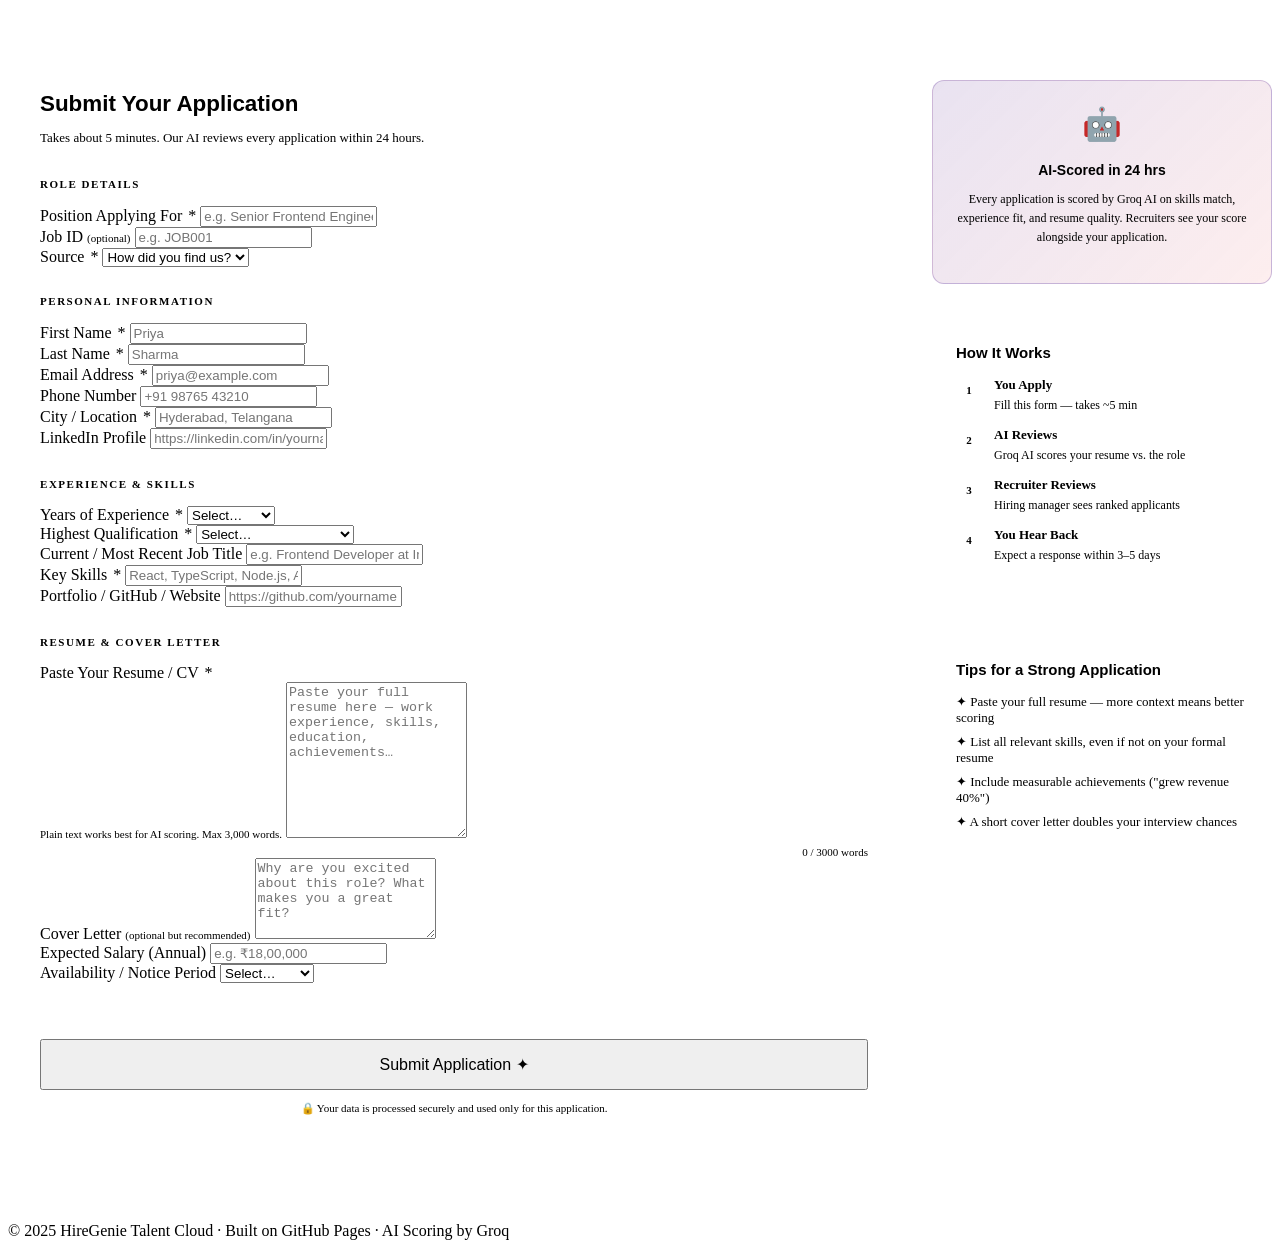
==== apply.html @ d3900082 "Add files via upload Add hireginie frontend" ====
<!DOCTYPE html>
<html lang="en">
<head>
  <meta charset="UTF-8"/>
  <meta name="viewport" content="width=device-width, initial-scale=1.0"/>
  <title>Apply — HireGenie Talent Cloud</title>
  <meta name="description" content="Submit your application. Our AI scores your resume instantly."/>
  <link rel="stylesheet" href="css/style.css"/>
  <style>
    .apply-layout {
      display: grid;
      grid-template-columns: 1fr 340px;
      gap: 2rem;
      align-items: start;
      padding: 2rem 0 4rem;
    }

    @media (max-width: 860px) {
      .apply-layout { grid-template-columns: 1fr; }
      .apply-sidebar { order: -1; }
    }

    .apply-form-card {
      background: var(--dark-card);
      border: 1px solid var(--border);
      border-radius: 16px;
      padding: 2rem;
    }

    .apply-form-card h2 {
      font-family: 'Space Grotesk', sans-serif;
      font-size: 1.4rem;
      font-weight: 700;
      margin-bottom: 0.3rem;
    }

    .apply-form-card .subtitle {
      font-size: 13px;
      color: var(--text-muted);
      margin-bottom: 2rem;
    }

    .section-label {
      font-size: 11px;
      letter-spacing: 0.14em;
      text-transform: uppercase;
      color: var(--orange);
      font-weight: 600;
      margin: 1.8rem 0 1rem;
      display: flex;
      align-items: center;
      gap: 8px;
    }
    .section-label::after {
      content: '';
      flex: 1;
      height: 1px;
      background: var(--border);
    }

    /* Sidebar */
    .apply-sidebar {
      position: sticky;
      top: 80px;
    }

    .info-card {
      background: var(--dark-card);
      border: 1px solid var(--border);
      border-radius: 12px;
      padding: 1.5rem;
      margin-bottom: 1rem;
    }

    .info-card h4 {
      font-family: 'Space Grotesk', sans-serif;
      font-size: 15px;
      font-weight: 600;
      margin-bottom: 1rem;
    }

    .how-step {
      display: flex;
      gap: 12px;
      margin-bottom: 14px;
      align-items: flex-start;
    }

    .step-num {
      width: 26px; height: 26px;
      border-radius: 50%;
      background: var(--gradient-h);
      display: flex; align-items: center; justify-content: center;
      font-size: 11px;
      font-weight: 700;
      flex-shrink: 0;
    }

    .step-text strong { display: block; font-size: 13px; margin-bottom: 2px; }
    .step-text span { font-size: 12px; color: var(--text-muted); }

    .ai-badge-card {
      background: linear-gradient(135deg, rgba(107,63,160,0.15), rgba(232,39,42,0.08));
      border: 1px solid rgba(107,63,160,0.3);
      border-radius: 12px;
      padding: 1.5rem;
      text-align: center;
    }

    .ai-badge-card .ai-icon { font-size: 2rem; margin-bottom: 8px; }
    .ai-badge-card h4 { font-family: 'Space Grotesk', sans-serif; font-size: 14px; font-weight: 700; margin-bottom: 6px; }
    .ai-badge-card p { font-size: 12px; color: var(--text-muted); line-height: 1.6; }

    /* Submit area */
    .submit-area {
      margin-top: 2rem;
      padding-top: 1.5rem;
      border-top: 1px solid var(--border);
    }

    .submit-btn {
      width: 100%;
      justify-content: center;
      padding: 14px;
      font-size: 16px;
    }

    .privacy-note {
      text-align: center;
      font-size: 11px;
      color: var(--text-muted);
      margin-top: 12px;
    }

    /* Success state */
    .success-screen {
      display: none;
      text-align: center;
      padding: 3rem 2rem;
    }
    .success-screen .big-icon { font-size: 4rem; margin-bottom: 1.5rem; }
    .success-screen h2 {
      font-family: 'Space Grotesk', sans-serif;
      font-size: 1.8rem;
      font-weight: 700;
      margin-bottom: 0.8rem;
    }
    .success-screen p { color: var(--text-muted); font-size: 15px; max-width: 380px; margin: 0 auto 2rem; }

    input[type="file"] {
      width: 100%;
      background: rgba(255,255,255,0.04);
      border: 1px dashed var(--border);
      border-radius: 8px;
      padding: 20px;
      color: var(--text-muted);
      font-size: 13px;
      cursor: pointer;
      text-align: center;
      transition: border-color 0.2s;
    }
    input[type="file"]:hover { border-color: var(--purple); }

    .char-count {
      font-size: 11px;
      color: var(--text-muted);
      text-align: right;
      margin-top: 4px;
    }

    .required-star { color: var(--red); margin-left: 2px; }
  </style>
</head>
<body>

<nav></nav>

<div class="container">
  <div class="apply-layout">

    <!-- Form -->
    <div>
      <div class="apply-form-card">
        <h2>Submit Your Application</h2>
        <p class="subtitle">Takes about 5 minutes. Our AI reviews every application within 24 hours.</p>

        <!-- Success screen (hidden until submit) -->
        <div class="success-screen" id="successScreen">
          <div class="big-icon">🎉</div>
          <h2>Application Received!</h2>
          <p>Your application is in the queue. Our AI will score your resume and hiring managers will be in touch shortly.</p>
          <a href="index.html" class="btn btn-primary btn-lg">Browse More Roles →</a>
        </div>

        <form id="applyForm" novalidate>

          <!-- Role -->
          <div class="section-label">Role Details</div>

          <div class="form-group">
            <label>Position Applying For <span class="required-star">*</span></label>
            <input type="text" name="jobTitle" id="jobTitle" required placeholder="e.g. Senior Frontend Engineer"/>
          </div>

          <div class="grid-2">
            <div class="form-group">
              <label>Job ID <span style="font-size:11px;color:var(--text-muted)">(optional)</span></label>
              <input type="text" name="jobId" id="jobId" placeholder="e.g. JOB001"/>
            </div>
            <div class="form-group">
              <label>Source <span class="required-star">*</span></label>
              <select name="source" required>
                <option value="">How did you find us?</option>
                <option>HireGenie Job Board</option>
                <option>LinkedIn</option>
                <option>Referral</option>
                <option>Company Website</option>
                <option>Other</option>
              </select>
            </div>
          </div>

          <!-- Personal -->
          <div class="section-label">Personal Information</div>

          <div class="grid-2">
            <div class="form-group">
              <label>First Name <span class="required-star">*</span></label>
              <input type="text" name="firstName" required placeholder="Priya"/>
            </div>
            <div class="form-group">
              <label>Last Name <span class="required-star">*</span></label>
              <input type="text" name="lastName" required placeholder="Sharma"/>
            </div>
          </div>

          <div class="grid-2">
            <div class="form-group">
              <label>Email Address <span class="required-star">*</span></label>
              <input type="email" name="email" required placeholder="priya@example.com"/>
            </div>
            <div class="form-group">
              <label>Phone Number</label>
              <input type="tel" name="phone" placeholder="+91 98765 43210"/>
            </div>
          </div>

          <div class="grid-2">
            <div class="form-group">
              <label>City / Location <span class="required-star">*</span></label>
              <input type="text" name="location" required placeholder="Hyderabad, Telangana"/>
            </div>
            <div class="form-group">
              <label>LinkedIn Profile</label>
              <input type="url" name="linkedin" placeholder="https://linkedin.com/in/yourname"/>
            </div>
          </div>

          <!-- Experience -->
          <div class="section-label">Experience & Skills</div>

          <div class="grid-2">
            <div class="form-group">
              <label>Years of Experience <span class="required-star">*</span></label>
              <select name="experience" required>
                <option value="">Select…</option>
                <option>0–1 years</option>
                <option>1–3 years</option>
                <option>3–5 years</option>
                <option>5–8 years</option>
                <option>8–12 years</option>
                <option>12+ years</option>
              </select>
            </div>
            <div class="form-group">
              <label>Highest Qualification <span class="required-star">*</span></label>
              <select name="education" required>
                <option value="">Select…</option>
                <option>High School</option>
                <option>Diploma</option>
                <option>Bachelor's Degree</option>
                <option>Master's Degree</option>
                <option>MBA</option>
                <option>PhD</option>
                <option>Self-taught / Bootcamp</option>
              </select>
            </div>
          </div>

          <div class="form-group">
            <label>Current / Most Recent Job Title</label>
            <input type="text" name="currentTitle" placeholder="e.g. Frontend Developer at Infosys"/>
          </div>

          <div class="form-group">
            <label>Key Skills <span class="required-star">*</span></label>
            <input type="text" name="skills" required placeholder="React, TypeScript, Node.js, AWS, Figma…"/>
          </div>

          <div class="form-group">
            <label>Portfolio / GitHub / Website</label>
            <input type="url" name="portfolio" placeholder="https://github.com/yourname"/>
          </div>

          <!-- Resume & Cover -->
          <div class="section-label">Resume & Cover Letter</div>

          <div class="form-group">
            <label>Paste Your Resume / CV <span class="required-star">*</span><br/>
              <span style="font-size:11px;color:var(--text-muted)">Plain text works best for AI scoring. Max 3,000 words.</span>
            </label>
            <textarea name="resumeText" id="resumeText" rows="10" required
              placeholder="Paste your full resume here — work experience, skills, education, achievements…"></textarea>
            <div class="char-count" id="charCount">0 / 3000 words</div>
          </div>

          <div class="form-group">
            <label>Cover Letter <span style="font-size:11px;color:var(--text-muted)">(optional but recommended)</span></label>
            <textarea name="coverLetter" rows="5"
              placeholder="Why are you excited about this role? What makes you a great fit?"></textarea>
          </div>

          <div class="grid-2">
            <div class="form-group">
              <label>Expected Salary (Annual)</label>
              <input type="text" name="expectedSalary" placeholder="e.g. ₹18,00,000"/>
            </div>
            <div class="form-group">
              <label>Availability / Notice Period</label>
              <select name="availability">
                <option value="">Select…</option>
                <option>Immediately</option>
                <option>2 weeks</option>
                <option>1 month</option>
                <option>2 months</option>
                <option>3 months</option>
              </select>
            </div>
          </div>

          <div class="submit-area">
            <button type="submit" class="btn btn-primary submit-btn" id="submitBtn">
              Submit Application ✦
            </button>
            <p class="privacy-note">🔒 Your data is processed securely and used only for this application.</p>
          </div>

        </form>
      </div>
    </div>

    <!-- Sidebar -->
    <div class="apply-sidebar">
      <div class="ai-badge-card" style="margin-bottom:1rem;">
        <div class="ai-icon">🤖</div>
        <h4>AI-Scored in 24 hrs</h4>
        <p>Every application is scored by Groq AI on skills match, experience fit, and resume quality. Recruiters see your score alongside your application.</p>
      </div>

      <div class="info-card">
        <h4>How It Works</h4>
        <div class="how-step">
          <div class="step-num">1</div>
          <div class="step-text">
            <strong>You Apply</strong>
            <span>Fill this form — takes ~5 min</span>
          </div>
        </div>
        <div class="how-step">
          <div class="step-num">2</div>
          <div class="step-text">
            <strong>AI Reviews</strong>
            <span>Groq AI scores your resume vs. the role</span>
          </div>
        </div>
        <div class="how-step">
          <div class="step-num">3</div>
          <div class="step-text">
            <strong>Recruiter Reviews</strong>
            <span>Hiring manager sees ranked applicants</span>
          </div>
        </div>
        <div class="how-step">
          <div class="step-num">4</div>
          <div class="step-text">
            <strong>You Hear Back</strong>
            <span>Expect a response within 3–5 days</span>
          </div>
        </div>
      </div>

      <div class="info-card">
        <h4>Tips for a Strong Application</h4>
        <ul style="list-style:none;padding:0;">
          <li style="font-size:13px;color:var(--text-muted);margin-bottom:8px;">✦ Paste your full resume — more context means better scoring</li>
          <li style="font-size:13px;color:var(--text-muted);margin-bottom:8px;">✦ List all relevant skills, even if not on your formal resume</li>
          <li style="font-size:13px;color:var(--text-muted);margin-bottom:8px;">✦ Include measurable achievements ("grew revenue 40%")</li>
          <li style="font-size:13px;color:var(--text-muted);">✦ A short cover letter doubles your interview chances</li>
        </ul>
      </div>
    </div>

  </div>
</div>

<footer>
  © 2025 HireGenie Talent Cloud · Built on GitHub Pages · AI Scoring by Groq
</footer>

<script src="js/shared.js"></script>
<script>
  // ── CONFIG ── Paste your Make.com webhook URL here ──
  const WEBHOOK_URL = 'YOUR_MAKE_WEBHOOK_URL';
  // Example: https://hook.eu1.make.com/abcdef1234567890

  buildNav('apply');

  // Pre-fill job from URL params
  const params = new URLSearchParams(window.location.search);
  if (params.get('job')) {
    document.getElementById('jobTitle').value = decodeURIComponent(params.get('job'));
  }
  if (params.get('id')) {
    document.getElementById('jobId').value = decodeURIComponent(params.get('id'));
  }

  // Word count on resume textarea
  const resumeTA = document.getElementById('resumeText');
  const charCount = document.getElementById('charCount');
  resumeTA.addEventListener('input', () => {
    const words = resumeTA.value.trim().split(/\s+/).filter(Boolean).length;
    charCount.textContent = `${words.toLocaleString()} / 3,000 words`;
    charCount.style.color = words > 3000 ? 'var(--red)' : 'var(--text-muted)';
  });

  // Form submit
  document.getElementById('applyForm').addEventListener('submit', async (e) => {
    e.preventDefault();

    const form = e.target;
    const btn  = document.getElementById('submitBtn');

    // Basic validation
    const required = form.querySelectorAll('[required]');
    let valid = true;
    required.forEach(el => {
      el.style.borderColor = '';
      if (!el.value.trim()) {
        el.style.borderColor = 'var(--red)';
        valid = false;
      }
    });

    if (!valid) {
      showToast('Please fill in all required fields.', 'error');
      form.querySelector('[required]:invalid, [required][style*="red"]')?.scrollIntoView({ behavior: 'smooth', block: 'center' });
      return;
    }

    // Collect data
    const data = Object.fromEntries(new FormData(form));
    data.submittedAt = new Date().toISOString();
    data.source = data.source || 'HireGenie Job Board';

    // Loading state
    btn.innerHTML = `<span class="spinner"></span> Submitting…`;
    btn.disabled = true;

    if (WEBHOOK_URL === 'YOUR_MAKE_WEBHOOK_URL') {
      // Demo mode — simulate success
      await new Promise(r => setTimeout(r, 1800));
      showSuccess();
      return;
    }

    try {
      const res = await fetch(WEBHOOK_URL, {
        method: 'POST',
        headers: { 'Content-Type': 'application/json' },
        body: JSON.stringify(data),
      });

      if (!res.ok) throw new Error(`HTTP ${res.status}`);
      showSuccess();
    } catch (err) {
      btn.innerHTML = 'Submit Application ✦';
      btn.disabled = false;
      showToast('Submission failed. Please try again or email us directly.', 'error');
      console.error(err);
    }
  });

  function showSuccess() {
    document.getElementById('applyForm').style.display = 'none';
    const s = document.getElementById('successScreen');
    s.style.display = 'block';
    window.scrollTo({ top: 0, behavior: 'smooth' });
  }
</script>
</body>
</html>
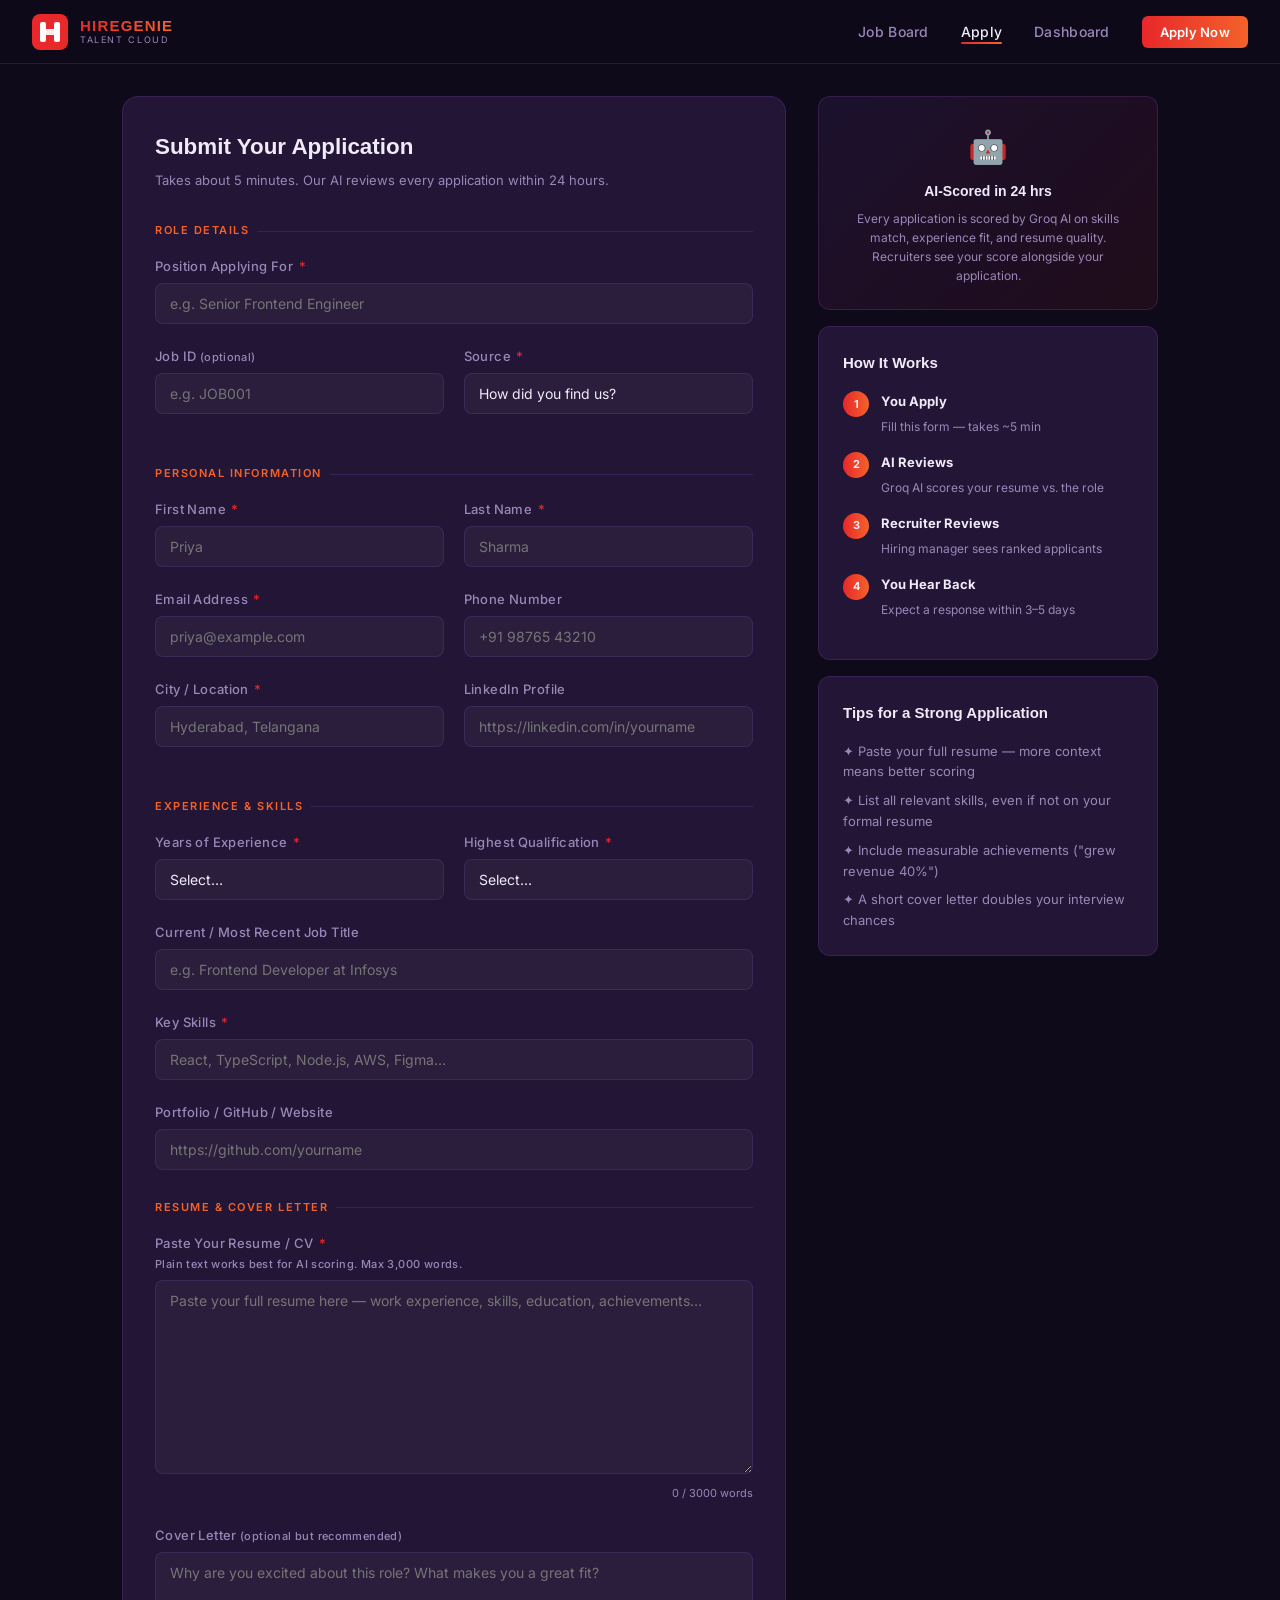
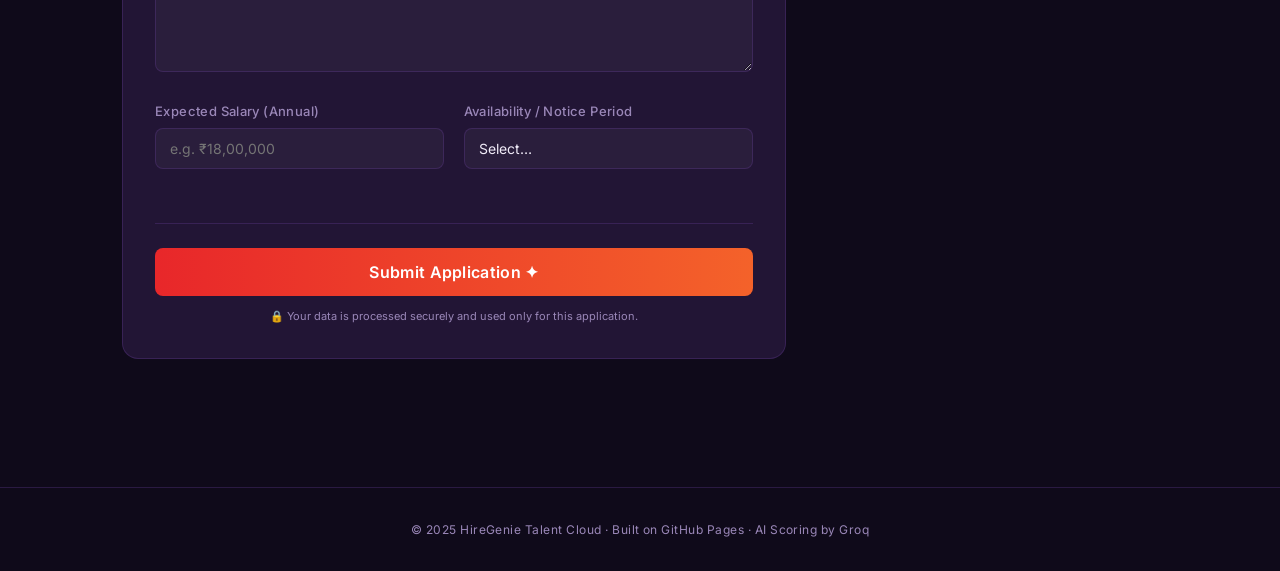
==== commit 42b81866: "Add files via upload" ====
--- a/apply.html
+++ b/apply.html
@@ -5,7 +5,7 @@
   <meta name="viewport" content="width=device-width, initial-scale=1.0"/>
   <title>Apply — HireGenie Talent Cloud</title>
   <meta name="description" content="Submit your application. Our AI scores your resume instantly."/>
-  <link rel="stylesheet" href="css/style.css"/>
+  <link rel="stylesheet" href="style.css"/>
   <style>
     .apply-layout {
       display: grid;
@@ -407,7 +407,7 @@
   © 2025 HireGenie Talent Cloud · Built on GitHub Pages · AI Scoring by Groq
 </footer>
 
-<script src="js/shared.js"></script>
+<script src="shared.js"></script>
 <script>
   // ── CONFIG ── Paste your Make.com webhook URL here ──
   const WEBHOOK_URL = 'YOUR_MAKE_WEBHOOK_URL';
--- a/style.css
+++ b/style.css
@@ -0,0 +1,506 @@
+/* HireGenie Talent Cloud — Shared Styles */
+@import url('https://fonts.googleapis.com/css2?family=Space+Grotesk:wght@300;400;500;600;700&family=Inter:wght@300;400;500;600&display=swap');
+
+:root {
+  --red:        #E8272A;
+  --orange:     #F4622A;
+  --purple:     #6B3FA0;
+  --purple-light: #8B5EC7;
+  --dark:       #0F0A1A;
+  --dark-mid:   #1A1028;
+  --dark-card:  #221535;
+  --border:     rgba(107,63,160,0.3);
+  --text:       #F0EBF8;
+  --text-muted: #9A87B8;
+  --gradient:   linear-gradient(135deg, var(--red), var(--orange), var(--purple));
+  --gradient-h: linear-gradient(90deg, var(--red), var(--orange));
+}
+
+*, *::before, *::after { box-sizing: border-box; margin: 0; padding: 0; }
+
+html { scroll-behavior: smooth; }
+
+body {
+  font-family: 'Inter', sans-serif;
+  background: var(--dark);
+  color: var(--text);
+  min-height: 100vh;
+  font-size: 15px;
+  line-height: 1.6;
+  -webkit-font-smoothing: antialiased;
+}
+
+/* NAV */
+nav {
+  position: sticky;
+  top: 0;
+  z-index: 100;
+  background: rgba(15,10,26,0.92);
+  backdrop-filter: blur(16px);
+  border-bottom: 1px solid var(--border);
+  padding: 0 2rem;
+  display: flex;
+  align-items: center;
+  justify-content: space-between;
+  height: 64px;
+}
+
+.nav-brand {
+  display: flex;
+  align-items: center;
+  gap: 12px;
+  text-decoration: none;
+}
+
+.logo-h {
+  width: 36px;
+  height: 36px;
+  flex-shrink: 0;
+}
+
+.brand-text {
+  display: flex;
+  flex-direction: column;
+  line-height: 1.1;
+}
+
+.brand-name {
+  font-family: 'Space Grotesk', sans-serif;
+  font-weight: 700;
+  font-size: 15px;
+  background: var(--gradient-h);
+  -webkit-background-clip: text;
+  -webkit-text-fill-color: transparent;
+  background-clip: text;
+  letter-spacing: 0.08em;
+}
+
+.brand-sub {
+  font-size: 9px;
+  letter-spacing: 0.18em;
+  color: var(--text-muted);
+  text-transform: uppercase;
+}
+
+.nav-links {
+  display: flex;
+  align-items: center;
+  gap: 2rem;
+  list-style: none;
+}
+
+.nav-links a {
+  text-decoration: none;
+  color: var(--text-muted);
+  font-size: 14px;
+  font-weight: 500;
+  transition: color 0.2s;
+  letter-spacing: 0.02em;
+}
+
+.nav-links a:hover,
+.nav-links a.active {
+  color: var(--text);
+}
+
+.nav-links a.active {
+  position: relative;
+}
+
+.nav-links a.active::after {
+  content: '';
+  position: absolute;
+  bottom: -4px;
+  left: 0;
+  right: 0;
+  height: 2px;
+  background: var(--gradient-h);
+  border-radius: 2px;
+}
+
+.nav-cta {
+  background: var(--gradient-h);
+  color: white !important;
+  padding: 8px 18px;
+  border-radius: 6px;
+  font-weight: 600 !important;
+  font-size: 13px !important;
+  transition: opacity 0.2s !important;
+}
+.nav-cta:hover { opacity: 0.88; color: white !important; }
+.nav-cta::after { display: none !important; }
+
+/* HERO */
+.hero {
+  padding: 5rem 2rem 3rem;
+  text-align: center;
+  position: relative;
+  overflow: hidden;
+}
+
+.hero::before {
+  content: '';
+  position: absolute;
+  inset: 0;
+  background: radial-gradient(ellipse 80% 60% at 50% 0%, rgba(107,63,160,0.18) 0%, transparent 70%);
+  pointer-events: none;
+}
+
+.hero-eyebrow {
+  display: inline-block;
+  font-size: 11px;
+  letter-spacing: 0.2em;
+  text-transform: uppercase;
+  color: var(--orange);
+  font-weight: 600;
+  margin-bottom: 1.2rem;
+  border: 1px solid rgba(244,98,42,0.3);
+  padding: 4px 14px;
+  border-radius: 20px;
+}
+
+.hero h1 {
+  font-family: 'Space Grotesk', sans-serif;
+  font-size: clamp(2.2rem, 5vw, 3.8rem);
+  font-weight: 700;
+  line-height: 1.1;
+  margin-bottom: 1.2rem;
+  letter-spacing: -0.02em;
+}
+
+.hero h1 span {
+  background: var(--gradient);
+  -webkit-background-clip: text;
+  -webkit-text-fill-color: transparent;
+  background-clip: text;
+}
+
+.hero-sub {
+  font-size: 1.05rem;
+  color: var(--text-muted);
+  max-width: 520px;
+  margin: 0 auto 2.5rem;
+}
+
+/* CARDS & CONTAINERS */
+.container {
+  max-width: 1100px;
+  margin: 0 auto;
+  padding: 0 2rem;
+}
+
+.section {
+  padding: 3rem 0;
+}
+
+.card {
+  background: var(--dark-card);
+  border: 1px solid var(--border);
+  border-radius: 12px;
+  padding: 1.5rem;
+  transition: border-color 0.2s, transform 0.2s;
+}
+
+.card:hover {
+  border-color: rgba(107,63,160,0.6);
+  transform: translateY(-2px);
+}
+
+/* BADGES */
+.badge {
+  display: inline-block;
+  font-size: 11px;
+  font-weight: 600;
+  padding: 3px 10px;
+  border-radius: 20px;
+  letter-spacing: 0.04em;
+}
+
+.badge-type {
+  background: rgba(107,63,160,0.2);
+  color: var(--purple-light);
+  border: 1px solid rgba(107,63,160,0.3);
+}
+
+.badge-remote {
+  background: rgba(232,39,42,0.12);
+  color: #F87171;
+  border: 1px solid rgba(232,39,42,0.25);
+}
+
+.badge-new {
+  background: rgba(244,98,42,0.15);
+  color: var(--orange);
+  border: 1px solid rgba(244,98,42,0.3);
+}
+
+/* BUTTONS */
+.btn {
+  display: inline-flex;
+  align-items: center;
+  gap: 8px;
+  font-family: 'Inter', sans-serif;
+  font-weight: 600;
+  font-size: 14px;
+  padding: 10px 22px;
+  border-radius: 8px;
+  border: none;
+  cursor: pointer;
+  text-decoration: none;
+  transition: all 0.2s;
+  letter-spacing: 0.02em;
+}
+
+.btn-primary {
+  background: var(--gradient-h);
+  color: white;
+}
+.btn-primary:hover { opacity: 0.88; transform: translateY(-1px); }
+
+.btn-outline {
+  background: transparent;
+  border: 1px solid var(--border);
+  color: var(--text-muted);
+}
+.btn-outline:hover { border-color: var(--purple); color: var(--text); }
+
+.btn-sm { padding: 7px 16px; font-size: 13px; }
+.btn-lg { padding: 14px 32px; font-size: 16px; }
+
+/* FORMS */
+.form-group { margin-bottom: 1.4rem; }
+
+label {
+  display: block;
+  font-size: 13px;
+  font-weight: 500;
+  color: var(--text-muted);
+  margin-bottom: 6px;
+  letter-spacing: 0.03em;
+}
+
+input[type="text"],
+input[type="email"],
+input[type="url"],
+input[type="tel"],
+select,
+textarea {
+  width: 100%;
+  background: rgba(255,255,255,0.04);
+  border: 1px solid var(--border);
+  border-radius: 8px;
+  padding: 11px 14px;
+  color: var(--text);
+  font-family: 'Inter', sans-serif;
+  font-size: 14px;
+  transition: border-color 0.2s, background 0.2s;
+  outline: none;
+  -webkit-appearance: none;
+}
+
+input:focus, select:focus, textarea:focus {
+  border-color: var(--purple);
+  background: rgba(107,63,160,0.06);
+}
+
+select option { background: var(--dark-card); color: var(--text); }
+
+textarea { resize: vertical; min-height: 120px; }
+
+/* GRID */
+.grid-2 { display: grid; grid-template-columns: 1fr 1fr; gap: 1.2rem; }
+.grid-3 { display: grid; grid-template-columns: repeat(3, 1fr); gap: 1.2rem; }
+
+/* STAT PILL */
+.stat-row {
+  display: flex;
+  align-items: center;
+  gap: 1.5rem;
+  flex-wrap: wrap;
+}
+
+.stat {
+  display: flex;
+  flex-direction: column;
+}
+.stat-val {
+  font-family: 'Space Grotesk', sans-serif;
+  font-size: 1.6rem;
+  font-weight: 700;
+  background: var(--gradient-h);
+  -webkit-background-clip: text;
+  -webkit-text-fill-color: transparent;
+  background-clip: text;
+}
+.stat-label { font-size: 11px; color: var(--text-muted); letter-spacing: 0.06em; text-transform: uppercase; }
+
+/* DIVIDER */
+.divider { height: 1px; background: var(--border); margin: 2rem 0; }
+
+/* TOAST */
+.toast {
+  position: fixed;
+  bottom: 2rem;
+  right: 2rem;
+  background: var(--dark-card);
+  border: 1px solid var(--border);
+  border-radius: 10px;
+  padding: 1rem 1.5rem;
+  display: flex;
+  align-items: center;
+  gap: 12px;
+  font-size: 14px;
+  box-shadow: 0 8px 32px rgba(0,0,0,0.4);
+  z-index: 999;
+  transform: translateY(100px);
+  opacity: 0;
+  transition: all 0.35s cubic-bezier(0.34, 1.56, 0.64, 1);
+}
+.toast.show { transform: translateY(0); opacity: 1; }
+.toast-icon { font-size: 18px; }
+.toast-success { border-color: rgba(52,211,153,0.4); }
+.toast-error { border-color: rgba(232,39,42,0.4); }
+
+/* FOOTER */
+footer {
+  border-top: 1px solid var(--border);
+  padding: 2rem;
+  text-align: center;
+  color: var(--text-muted);
+  font-size: 12px;
+  letter-spacing: 0.04em;
+  margin-top: 4rem;
+}
+
+/* SPINNER */
+.spinner {
+  width: 18px; height: 18px;
+  border: 2px solid rgba(255,255,255,0.3);
+  border-top-color: white;
+  border-radius: 50%;
+  animation: spin 0.7s linear infinite;
+  display: inline-block;
+}
+@keyframes spin { to { transform: rotate(360deg); } }
+
+/* SCORE RING */
+.score-ring {
+  display: inline-flex;
+  align-items: center;
+  justify-content: center;
+  width: 48px; height: 48px;
+  border-radius: 50%;
+  font-family: 'Space Grotesk', sans-serif;
+  font-weight: 700;
+  font-size: 14px;
+  border: 2px solid;
+  flex-shrink: 0;
+}
+.score-high  { border-color: #34D399; color: #34D399; background: rgba(52,211,153,0.08); }
+.score-mid   { border-color: var(--orange); color: var(--orange); background: rgba(244,98,42,0.08); }
+.score-low   { border-color: #F87171; color: #F87171; background: rgba(248,113,113,0.08); }
+
+/* RESPONSIVE — MOBILE FIRST */
+@media (max-width: 768px) {
+  nav {
+    padding: 0 1rem;
+    height: 56px;
+  }
+  .nav-links { gap: 0.6rem; }
+  .nav-links li:not(:last-child) { display: none; }
+  .nav-cta { padding: 7px 14px; font-size: 12px !important; }
+
+  .brand-name { font-size: 13px; }
+  .brand-sub  { display: none; }
+
+  .hero { padding: 2.5rem 1rem 1.5rem; }
+  .hero-eyebrow { font-size: 10px; }
+
+  .container { padding: 0 1rem; }
+  .section    { padding: 2rem 0; }
+
+  .grid-2, .grid-3 { grid-template-columns: 1fr; }
+
+  /* Job card stacks on mobile */
+  .job-card {
+    grid-template-columns: 1fr;
+    gap: 0.8rem;
+  }
+  .job-card-right {
+    flex-direction: row;
+    align-items: center;
+    justify-content: space-between;
+    min-width: unset;
+  }
+  .job-salary { font-size: 13px; text-align: left; }
+  .job-posted { display: none; }
+
+  /* Apply page */
+  .apply-layout { grid-template-columns: 1fr; padding: 1rem 0 3rem; }
+  .apply-sidebar { position: static; }
+  .apply-form-card { padding: 1.25rem; border-radius: 12px; }
+
+  /* Dashboard */
+  .dash-header { padding: 1.5rem 0 1rem; }
+  .dash-header h1 { font-size: 1.4rem; }
+  .stats-grid { grid-template-columns: repeat(2, 1fr); gap: 0.75rem; }
+  .stat-card  { padding: 1rem; }
+  .stat-card .sc-val { font-size: 1.5rem; }
+
+  .app-row {
+    grid-template-columns: 40px 1fr;
+    gap: 0.75rem;
+  }
+  .app-right { display: none; } /* hide pill on mobile — shown in drawer */
+
+  /* Drawer full-width on mobile */
+  .drawer { width: 100vw; }
+
+  /* Modal full-screen on mobile */
+  .modal {
+    max-height: 95vh;
+    border-radius: 16px 16px 0 0;
+    margin-top: auto;
+    padding: 1.5rem;
+  }
+  .modal-overlay {
+    align-items: flex-end;
+    padding: 0;
+  }
+
+  /* Filters stack */
+  .filters { flex-direction: column; }
+  .filters input[type="text"],
+  .filters select { width: 100%; }
+
+  .controls { flex-direction: column; }
+  .controls input[type="text"],
+  .controls select { width: 100%; }
+
+  /* Scores grid */
+  .scores-grid { grid-template-columns: repeat(2, 1fr); }
+
+  /* Toast full width */
+  .toast {
+    left: 1rem;
+    right: 1rem;
+    bottom: 1rem;
+  }
+
+  /* Buttons full-width on small screens */
+  .modal-actions { flex-direction: column; }
+  .modal-actions .btn { width: 100%; justify-content: center; }
+
+  /* Status actions wrap tightly */
+  .status-actions { gap: 6px; }
+  .status-action-btn { font-size: 11px; padding: 6px 10px; }
+
+  footer { font-size: 11px; padding: 1.5rem 1rem; }
+}
+
+/* Extra small phones */
+@media (max-width: 380px) {
+  .hero h1 { font-size: 1.8rem; }
+  .stats-grid { grid-template-columns: 1fr 1fr; }
+  .job-title { font-size: 0.95rem; }
+}
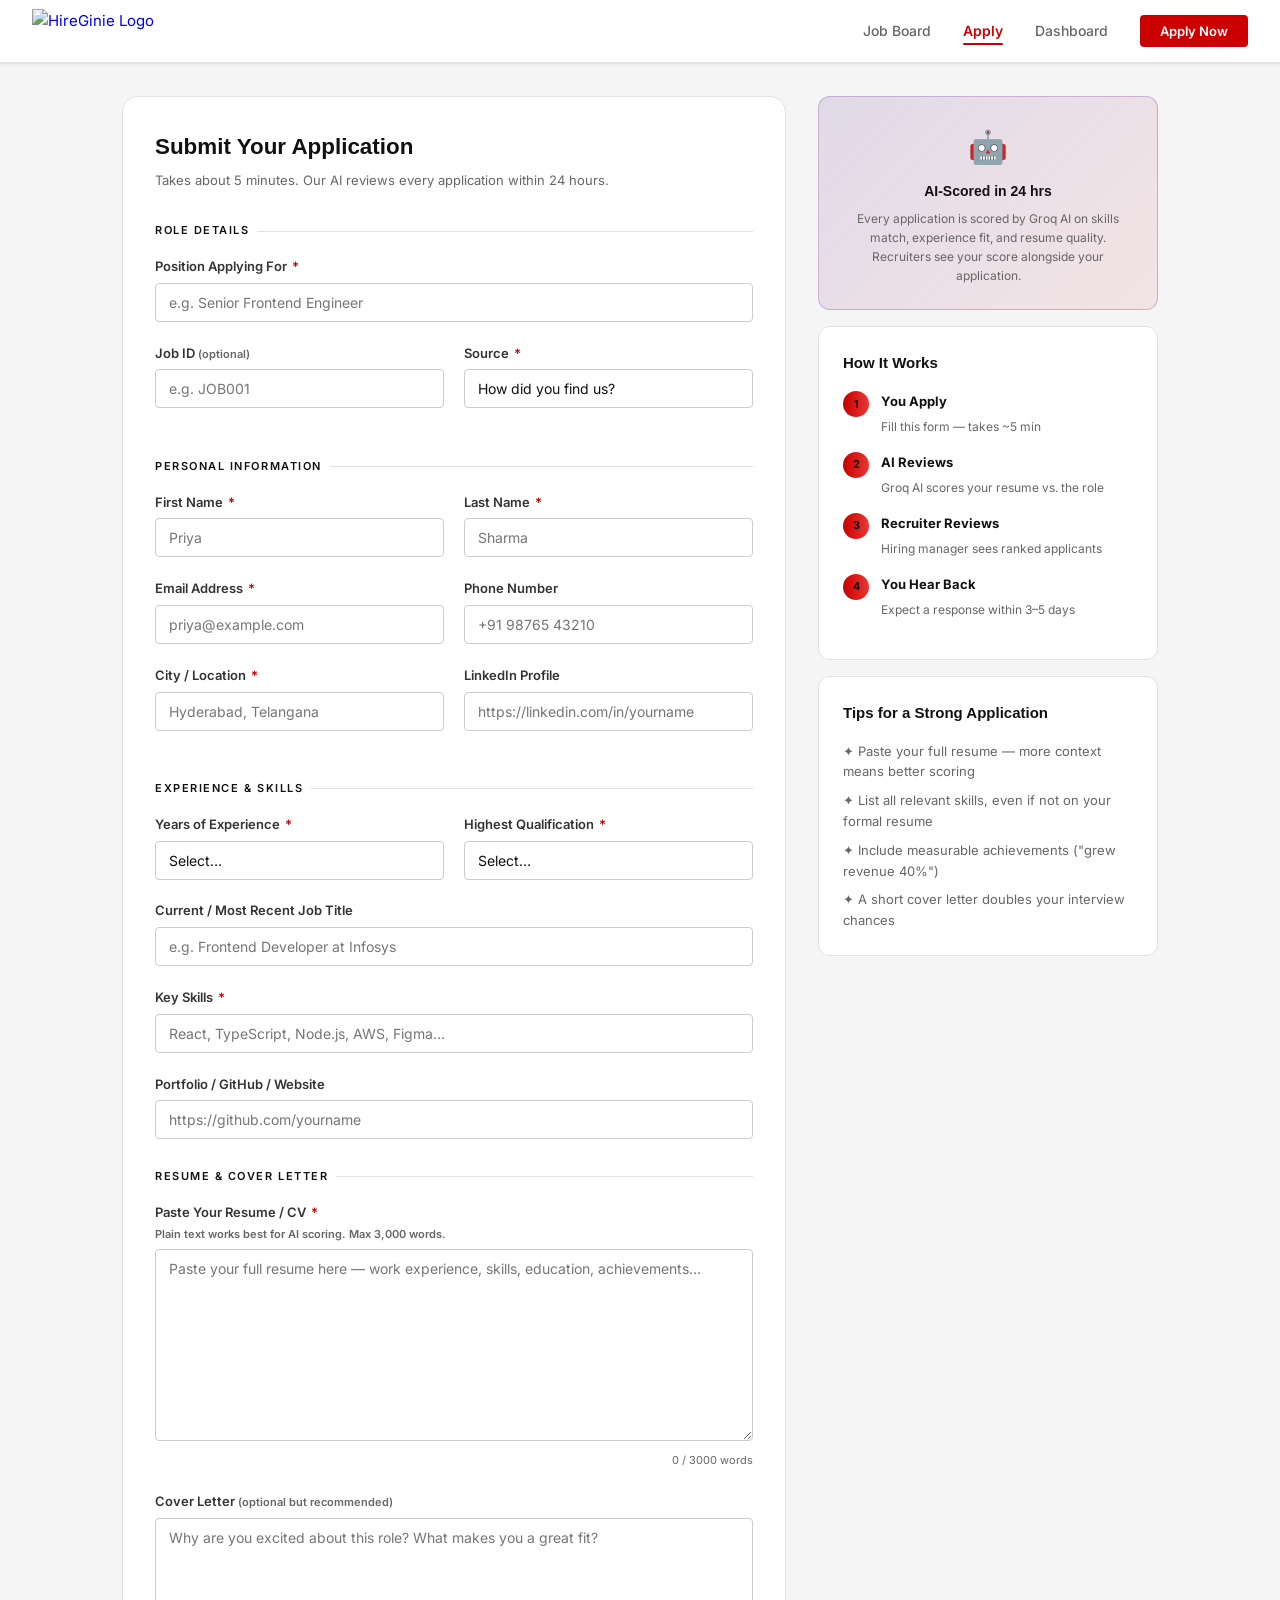
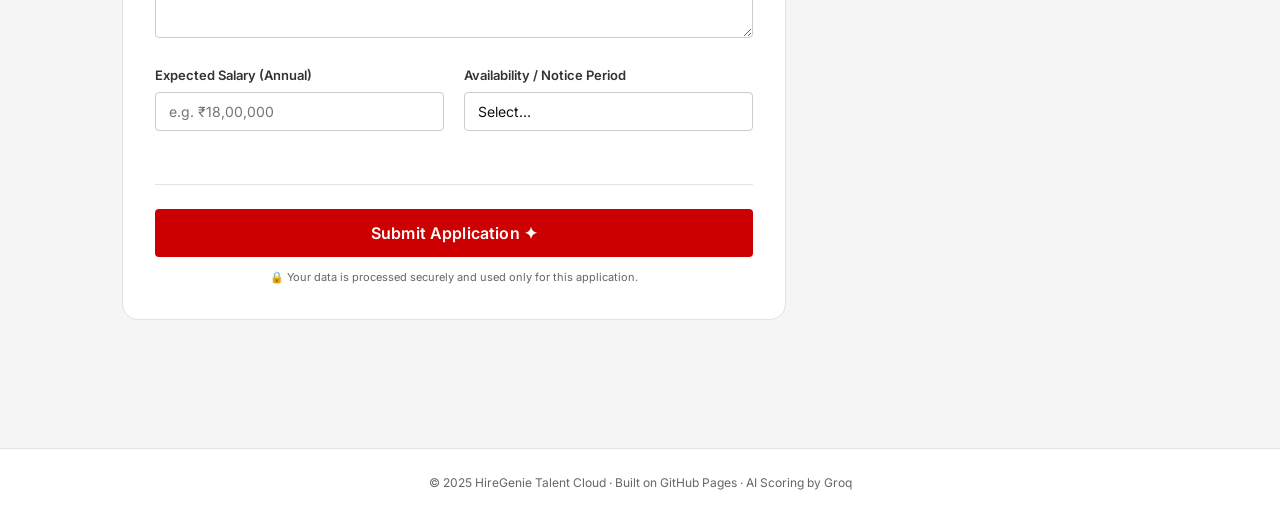
==== commit b36b5324: "Add files via upload" ====
--- a/apply.html
+++ b/apply.html
@@ -410,7 +410,7 @@
 <script src="shared.js"></script>
 <script>
   // ── CONFIG ── Paste your Make.com webhook URL here ──
-  const WEBHOOK_URL = 'YOUR_MAKE_WEBHOOK_URL';
+  const WEBHOOK_URL = 'https://script.google.com/macros/s/AKfycbwrNlpePePqj0BI7wxKLeotUHQZPDEnCRRIzHPCa8PhKoT5PSpmILwCbGRGveyE6F7ylA/exec';
   // Example: https://hook.eu1.make.com/abcdef1234567890
 
   buildNav('apply');
--- a/style.css
+++ b/style.css
@@ -1,28 +1,33 @@
 /* HireGenie Talent Cloud — Shared Styles */
-@import url('https://fonts.googleapis.com/css2?family=Space+Grotesk:wght@300;400;500;600;700&family=Inter:wght@300;400;500;600&display=swap');
+@import url('https://fonts.googleapis.com/css2?family=Calibri:wght@300;400;700&family=Inter:wght@300;400;500;600&display=swap');
+/* Note: Calibri isn't on Google Fonts — using Carlito (metrically identical) as web-safe fallback */
+@import url('https://fonts.googleapis.com/css2?family=Carlito:ital,wght@0,400;0,700;1,400;1,700&family=Inter:wght@300;400;500;600&display=swap');
 
 :root {
-  --red:        #E8272A;
-  --orange:     #F4622A;
-  --purple:     #6B3FA0;
-  --purple-light: #8B5EC7;
-  --dark:       #0F0A1A;
-  --dark-mid:   #1A1028;
-  --dark-card:  #221535;
-  --border:     rgba(107,63,160,0.3);
-  --text:       #F0EBF8;
-  --text-muted: #9A87B8;
-  --gradient:   linear-gradient(135deg, var(--red), var(--orange), var(--purple));
-  --gradient-h: linear-gradient(90deg, var(--red), var(--orange));
+  /* Black & White palette — accent red kept for brand CTA only */
+  --red:         #CC0000;
+  --red-hover:   #AA0000;
+  --dark:        #FFFFFF;
+  --dark-mid:    #F7F7F7;
+  --dark-card:   #FFFFFF;
+  --border:      #E2E2E2;
+  --border-dark: #C8C8C8;
+  --text:        #111111;
+  --text-muted:  #666666;
+  --text-light:  #999999;
+  --gradient-h:  linear-gradient(90deg, #CC0000, #E53935);
+
+  /* Typography */
+  --font-display: 'Carlito', 'Calibri', Arial, sans-serif;
+  --font-body:    'Inter', 'Calibri', Arial, sans-serif;
 }
 
 *, *::before, *::after { box-sizing: border-box; margin: 0; padding: 0; }
-
 html { scroll-behavior: smooth; }
 
 body {
-  font-family: 'Inter', sans-serif;
-  background: var(--dark);
+  font-family: var(--font-body);
+  background: #F5F5F5;
   color: var(--text);
   min-height: 100vh;
   font-size: 15px;
@@ -35,44 +40,45 @@
   position: sticky;
   top: 0;
   z-index: 100;
-  background: rgba(15,10,26,0.92);
-  backdrop-filter: blur(16px);
-  border-bottom: 1px solid var(--border);
+  background: #FFFFFF;
+  border-bottom: 2px solid var(--border);
   padding: 0 2rem;
   display: flex;
   align-items: center;
   justify-content: space-between;
   height: 64px;
+  box-shadow: 0 1px 4px rgba(0,0,0,0.06);
 }
 
 .nav-brand {
   display: flex;
   align-items: center;
-  gap: 12px;
+  gap: 10px;
   text-decoration: none;
 }
 
 .logo-h {
-  width: 36px;
-  height: 36px;
+  width: 38px;
+  height: 38px;
   flex-shrink: 0;
 }
 
 .brand-text {
   display: flex;
   flex-direction: column;
-  line-height: 1.1;
+  line-height: 1.15;
 }
 
 .brand-name {
-  font-family: 'Space Grotesk', sans-serif;
-  font-weight: 700;
-  font-size: 15px;
-  background: var(--gradient-h);
-  -webkit-background-clip: text;
-  -webkit-text-fill-color: transparent;
-  background-clip: text;
-  letter-spacing: 0.08em;
+  font-family: var(--font-display);
+  font-weight: 700;
+  font-size: 17px;
+  color: #111111;
+  letter-spacing: 0.04em;
+}
+
+.brand-name span {
+  color: var(--red);
 }
 
 .brand-sub {
@@ -80,6 +86,7 @@
   letter-spacing: 0.18em;
   color: var(--text-muted);
   text-transform: uppercase;
+  font-family: var(--font-body);
 }
 
 .nav-links {
@@ -95,115 +102,101 @@
   font-size: 14px;
   font-weight: 500;
   transition: color 0.2s;
-  letter-spacing: 0.02em;
 }
 
 .nav-links a:hover,
-.nav-links a.active {
-  color: var(--text);
-}
+.nav-links a.active { color: var(--text); }
 
 .nav-links a.active {
   position: relative;
+  color: var(--red);
+  font-weight: 600;
 }
 
 .nav-links a.active::after {
   content: '';
   position: absolute;
-  bottom: -4px;
-  left: 0;
-  right: 0;
+  bottom: -6px;
+  left: 0; right: 0;
   height: 2px;
-  background: var(--gradient-h);
+  background: var(--red);
   border-radius: 2px;
 }
 
 .nav-cta {
-  background: var(--gradient-h);
+  background: var(--red) !important;
   color: white !important;
-  padding: 8px 18px;
-  border-radius: 6px;
+  padding: 8px 20px;
+  border-radius: 4px;
   font-weight: 600 !important;
   font-size: 13px !important;
-  transition: opacity 0.2s !important;
-}
-.nav-cta:hover { opacity: 0.88; color: white !important; }
+  transition: background 0.2s !important;
+}
+.nav-cta:hover { background: var(--red-hover) !important; color: white !important; }
 .nav-cta::after { display: none !important; }
+.nav-cta.active { color: white !important; }
 
 /* HERO */
 .hero {
-  padding: 5rem 2rem 3rem;
+  padding: 4.5rem 2rem 3rem;
   text-align: center;
-  position: relative;
-  overflow: hidden;
-}
-
-.hero::before {
-  content: '';
-  position: absolute;
-  inset: 0;
-  background: radial-gradient(ellipse 80% 60% at 50% 0%, rgba(107,63,160,0.18) 0%, transparent 70%);
-  pointer-events: none;
+  background: #FFFFFF;
+  border-bottom: 1px solid var(--border);
 }
 
 .hero-eyebrow {
   display: inline-block;
   font-size: 11px;
-  letter-spacing: 0.2em;
+  letter-spacing: 0.18em;
   text-transform: uppercase;
-  color: var(--orange);
-  font-weight: 600;
+  color: var(--red);
+  font-weight: 700;
   margin-bottom: 1.2rem;
-  border: 1px solid rgba(244,98,42,0.3);
+  border: 1px solid rgba(204,0,0,0.25);
   padding: 4px 14px;
-  border-radius: 20px;
+  border-radius: 3px;
+  font-family: var(--font-body);
 }
 
 .hero h1 {
-  font-family: 'Space Grotesk', sans-serif;
-  font-size: clamp(2.2rem, 5vw, 3.8rem);
+  font-family: var(--font-display);
+  font-size: clamp(2.2rem, 5vw, 3.6rem);
   font-weight: 700;
   line-height: 1.1;
   margin-bottom: 1.2rem;
-  letter-spacing: -0.02em;
-}
-
-.hero h1 span {
-  background: var(--gradient);
-  -webkit-background-clip: text;
-  -webkit-text-fill-color: transparent;
-  background-clip: text;
-}
+  color: #111111;
+  letter-spacing: -0.01em;
+}
+
+.hero h1 span { color: var(--red); }
 
 .hero-sub {
   font-size: 1.05rem;
   color: var(--text-muted);
-  max-width: 520px;
+  max-width: 500px;
   margin: 0 auto 2.5rem;
 }
 
-/* CARDS & CONTAINERS */
+/* CONTAINER */
 .container {
   max-width: 1100px;
   margin: 0 auto;
   padding: 0 2rem;
 }
 
-.section {
-  padding: 3rem 0;
-}
-
+.section { padding: 2.5rem 0; }
+
+/* CARDS */
 .card {
-  background: var(--dark-card);
+  background: #FFFFFF;
   border: 1px solid var(--border);
-  border-radius: 12px;
+  border-radius: 6px;
   padding: 1.5rem;
-  transition: border-color 0.2s, transform 0.2s;
-}
-
+  transition: border-color 0.2s, box-shadow 0.2s;
+}
 .card:hover {
-  border-color: rgba(107,63,160,0.6);
-  transform: translateY(-2px);
+  border-color: var(--border-dark);
+  box-shadow: 0 2px 12px rgba(0,0,0,0.07);
 }
 
 /* BADGES */
@@ -212,71 +205,52 @@
   font-size: 11px;
   font-weight: 600;
   padding: 3px 10px;
-  border-radius: 20px;
-  letter-spacing: 0.04em;
-}
-
-.badge-type {
-  background: rgba(107,63,160,0.2);
-  color: var(--purple-light);
-  border: 1px solid rgba(107,63,160,0.3);
-}
-
-.badge-remote {
-  background: rgba(232,39,42,0.12);
-  color: #F87171;
-  border: 1px solid rgba(232,39,42,0.25);
-}
-
-.badge-new {
-  background: rgba(244,98,42,0.15);
-  color: var(--orange);
-  border: 1px solid rgba(244,98,42,0.3);
-}
+  border-radius: 3px;
+  letter-spacing: 0.03em;
+}
+.badge-type   { background: #F0F0F0; color: #444; border: 1px solid #DDD; }
+.badge-remote { background: #FFF0F0; color: var(--red); border: 1px solid rgba(204,0,0,0.2); }
+.badge-new    { background: var(--red); color: white; border: 1px solid var(--red); }
 
 /* BUTTONS */
 .btn {
   display: inline-flex;
   align-items: center;
   gap: 8px;
-  font-family: 'Inter', sans-serif;
+  font-family: var(--font-body);
   font-weight: 600;
   font-size: 14px;
   padding: 10px 22px;
-  border-radius: 8px;
+  border-radius: 4px;
   border: none;
   cursor: pointer;
   text-decoration: none;
-  transition: all 0.2s;
-  letter-spacing: 0.02em;
-}
-
-.btn-primary {
-  background: var(--gradient-h);
-  color: white;
-}
-.btn-primary:hover { opacity: 0.88; transform: translateY(-1px); }
+  transition: all 0.15s;
+  letter-spacing: 0.01em;
+}
+
+.btn-primary { background: var(--red); color: white; }
+.btn-primary:hover { background: var(--red-hover); transform: translateY(-1px); }
 
 .btn-outline {
   background: transparent;
-  border: 1px solid var(--border);
-  color: var(--text-muted);
-}
-.btn-outline:hover { border-color: var(--purple); color: var(--text); }
-
-.btn-sm { padding: 7px 16px; font-size: 13px; }
-.btn-lg { padding: 14px 32px; font-size: 16px; }
+  border: 1px solid var(--border-dark);
+  color: var(--text-muted);
+}
+.btn-outline:hover { border-color: #999; color: var(--text); }
+
+.btn-sm  { padding: 7px 16px; font-size: 13px; }
+.btn-lg  { padding: 13px 30px; font-size: 16px; }
 
 /* FORMS */
-.form-group { margin-bottom: 1.4rem; }
+.form-group { margin-bottom: 1.3rem; }
 
 label {
   display: block;
   font-size: 13px;
-  font-weight: 500;
-  color: var(--text-muted);
+  font-weight: 600;
+  color: #333;
   margin-bottom: 6px;
-  letter-spacing: 0.03em;
 }
 
 input[type="text"],
@@ -286,96 +260,81 @@
 select,
 textarea {
   width: 100%;
-  background: rgba(255,255,255,0.04);
-  border: 1px solid var(--border);
-  border-radius: 8px;
-  padding: 11px 14px;
+  background: #FFFFFF;
+  border: 1px solid #CCCCCC;
+  border-radius: 4px;
+  padding: 10px 13px;
   color: var(--text);
-  font-family: 'Inter', sans-serif;
+  font-family: var(--font-body);
   font-size: 14px;
-  transition: border-color 0.2s, background 0.2s;
+  transition: border-color 0.2s, box-shadow 0.2s;
   outline: none;
   -webkit-appearance: none;
 }
 
 input:focus, select:focus, textarea:focus {
-  border-color: var(--purple);
-  background: rgba(107,63,160,0.06);
-}
-
-select option { background: var(--dark-card); color: var(--text); }
-
+  border-color: var(--red);
+  box-shadow: 0 0 0 3px rgba(204,0,0,0.08);
+}
+
+select option { background: white; color: var(--text); }
 textarea { resize: vertical; min-height: 120px; }
 
 /* GRID */
 .grid-2 { display: grid; grid-template-columns: 1fr 1fr; gap: 1.2rem; }
 .grid-3 { display: grid; grid-template-columns: repeat(3, 1fr); gap: 1.2rem; }
 
-/* STAT PILL */
-.stat-row {
-  display: flex;
-  align-items: center;
-  gap: 1.5rem;
-  flex-wrap: wrap;
-}
-
-.stat {
-  display: flex;
-  flex-direction: column;
-}
+/* STAT */
 .stat-val {
-  font-family: 'Space Grotesk', sans-serif;
-  font-size: 1.6rem;
-  font-weight: 700;
-  background: var(--gradient-h);
-  -webkit-background-clip: text;
-  -webkit-text-fill-color: transparent;
-  background-clip: text;
-}
-.stat-label { font-size: 11px; color: var(--text-muted); letter-spacing: 0.06em; text-transform: uppercase; }
+  font-family: var(--font-display);
+  font-size: 1.8rem;
+  font-weight: 700;
+  color: var(--red);
+}
+.stat-label { font-size: 11px; color: var(--text-muted); letter-spacing: 0.05em; text-transform: uppercase; }
 
 /* DIVIDER */
-.divider { height: 1px; background: var(--border); margin: 2rem 0; }
+.divider { height: 1px; background: var(--border); margin: 1.5rem 0; }
 
 /* TOAST */
 .toast {
   position: fixed;
-  bottom: 2rem;
-  right: 2rem;
-  background: var(--dark-card);
+  bottom: 2rem; right: 2rem;
+  background: white;
   border: 1px solid var(--border);
-  border-radius: 10px;
+  border-left: 4px solid var(--red);
+  border-radius: 4px;
   padding: 1rem 1.5rem;
   display: flex;
   align-items: center;
   gap: 12px;
   font-size: 14px;
-  box-shadow: 0 8px 32px rgba(0,0,0,0.4);
+  box-shadow: 0 4px 20px rgba(0,0,0,0.12);
   z-index: 999;
   transform: translateY(100px);
   opacity: 0;
-  transition: all 0.35s cubic-bezier(0.34, 1.56, 0.64, 1);
+  transition: all 0.3s cubic-bezier(0.34,1.56,0.64,1);
+  color: var(--text);
 }
 .toast.show { transform: translateY(0); opacity: 1; }
 .toast-icon { font-size: 18px; }
-.toast-success { border-color: rgba(52,211,153,0.4); }
-.toast-error { border-color: rgba(232,39,42,0.4); }
+.toast-error { border-left-color: #CC0000; }
 
 /* FOOTER */
 footer {
   border-top: 1px solid var(--border);
-  padding: 2rem;
+  padding: 1.5rem 2rem;
   text-align: center;
   color: var(--text-muted);
   font-size: 12px;
-  letter-spacing: 0.04em;
+  background: white;
   margin-top: 4rem;
 }
 
 /* SPINNER */
 .spinner {
-  width: 18px; height: 18px;
-  border: 2px solid rgba(255,255,255,0.3);
+  width: 16px; height: 16px;
+  border: 2px solid rgba(255,255,255,0.4);
   border-top-color: white;
   border-radius: 50%;
   animation: spin 0.7s linear infinite;
@@ -388,119 +347,49 @@
   display: inline-flex;
   align-items: center;
   justify-content: center;
-  width: 48px; height: 48px;
+  width: 46px; height: 46px;
   border-radius: 50%;
-  font-family: 'Space Grotesk', sans-serif;
-  font-weight: 700;
-  font-size: 14px;
+  font-family: var(--font-display);
+  font-weight: 700;
+  font-size: 13px;
   border: 2px solid;
   flex-shrink: 0;
 }
-.score-high  { border-color: #34D399; color: #34D399; background: rgba(52,211,153,0.08); }
-.score-mid   { border-color: var(--orange); color: var(--orange); background: rgba(244,98,42,0.08); }
-.score-low   { border-color: #F87171; color: #F87171; background: rgba(248,113,113,0.08); }
-
-/* RESPONSIVE — MOBILE FIRST */
+.score-high { border-color: #16A34A; color: #16A34A; background: #F0FDF4; }
+.score-mid  { border-color: #D97706; color: #D97706; background: #FFFBEB; }
+.score-low  { border-color: #DC2626; color: #DC2626; background: #FEF2F2; }
+
+/* RESPONSIVE */
 @media (max-width: 768px) {
-  nav {
-    padding: 0 1rem;
-    height: 56px;
-  }
+  nav { padding: 0 1rem; height: 56px; }
   .nav-links { gap: 0.6rem; }
   .nav-links li:not(:last-child) { display: none; }
-  .nav-cta { padding: 7px 14px; font-size: 12px !important; }
-
-  .brand-name { font-size: 13px; }
-  .brand-sub  { display: none; }
-
+  .brand-sub { display: none; }
   .hero { padding: 2.5rem 1rem 1.5rem; }
-  .hero-eyebrow { font-size: 10px; }
-
   .container { padding: 0 1rem; }
-  .section    { padding: 2rem 0; }
-
+  .section { padding: 1.5rem 0; }
   .grid-2, .grid-3 { grid-template-columns: 1fr; }
-
-  /* Job card stacks on mobile */
-  .job-card {
-    grid-template-columns: 1fr;
-    gap: 0.8rem;
-  }
-  .job-card-right {
-    flex-direction: row;
-    align-items: center;
-    justify-content: space-between;
-    min-width: unset;
-  }
-  .job-salary { font-size: 13px; text-align: left; }
-  .job-posted { display: none; }
-
-  /* Apply page */
+  .job-card { grid-template-columns: 1fr; gap: 0.75rem; }
+  .job-card-right { flex-direction: row; align-items: center; justify-content: space-between; min-width: unset; }
   .apply-layout { grid-template-columns: 1fr; padding: 1rem 0 3rem; }
   .apply-sidebar { position: static; }
-  .apply-form-card { padding: 1.25rem; border-radius: 12px; }
-
-  /* Dashboard */
-  .dash-header { padding: 1.5rem 0 1rem; }
+  .apply-form-card { padding: 1.25rem; }
   .dash-header h1 { font-size: 1.4rem; }
-  .stats-grid { grid-template-columns: repeat(2, 1fr); gap: 0.75rem; }
-  .stat-card  { padding: 1rem; }
-  .stat-card .sc-val { font-size: 1.5rem; }
-
-  .app-row {
-    grid-template-columns: 40px 1fr;
-    gap: 0.75rem;
-  }
-  .app-right { display: none; } /* hide pill on mobile — shown in drawer */
-
-  /* Drawer full-width on mobile */
+  .stats-grid { grid-template-columns: repeat(2,1fr); gap: 0.75rem; }
+  .app-row { grid-template-columns: 40px 1fr; }
+  .app-right { display: none; }
   .drawer { width: 100vw; }
-
-  /* Modal full-screen on mobile */
-  .modal {
-    max-height: 95vh;
-    border-radius: 16px 16px 0 0;
-    margin-top: auto;
-    padding: 1.5rem;
-  }
-  .modal-overlay {
-    align-items: flex-end;
-    padding: 0;
-  }
-
-  /* Filters stack */
-  .filters { flex-direction: column; }
-  .filters input[type="text"],
-  .filters select { width: 100%; }
-
-  .controls { flex-direction: column; }
-  .controls input[type="text"],
-  .controls select { width: 100%; }
-
-  /* Scores grid */
-  .scores-grid { grid-template-columns: repeat(2, 1fr); }
-
-  /* Toast full width */
-  .toast {
-    left: 1rem;
-    right: 1rem;
-    bottom: 1rem;
-  }
-
-  /* Buttons full-width on small screens */
+  .modal { max-height: 95vh; border-radius: 12px 12px 0 0; margin-top: auto; padding: 1.5rem; }
+  .modal-overlay { align-items: flex-end; padding: 0; }
+  .filters, .controls { flex-direction: column; }
+  .filters input, .filters select,
+  .controls input, .controls select { width: 100%; }
   .modal-actions { flex-direction: column; }
   .modal-actions .btn { width: 100%; justify-content: center; }
-
-  /* Status actions wrap tightly */
-  .status-actions { gap: 6px; }
-  .status-action-btn { font-size: 11px; padding: 6px 10px; }
-
-  footer { font-size: 11px; padding: 1.5rem 1rem; }
-}
-
-/* Extra small phones */
+  .toast { left: 1rem; right: 1rem; bottom: 1rem; }
+  footer { font-size: 11px; padding: 1.2rem 1rem; }
+}
 @media (max-width: 380px) {
   .hero h1 { font-size: 1.8rem; }
   .stats-grid { grid-template-columns: 1fr 1fr; }
-  .job-title { font-size: 0.95rem; }
-}
+}
